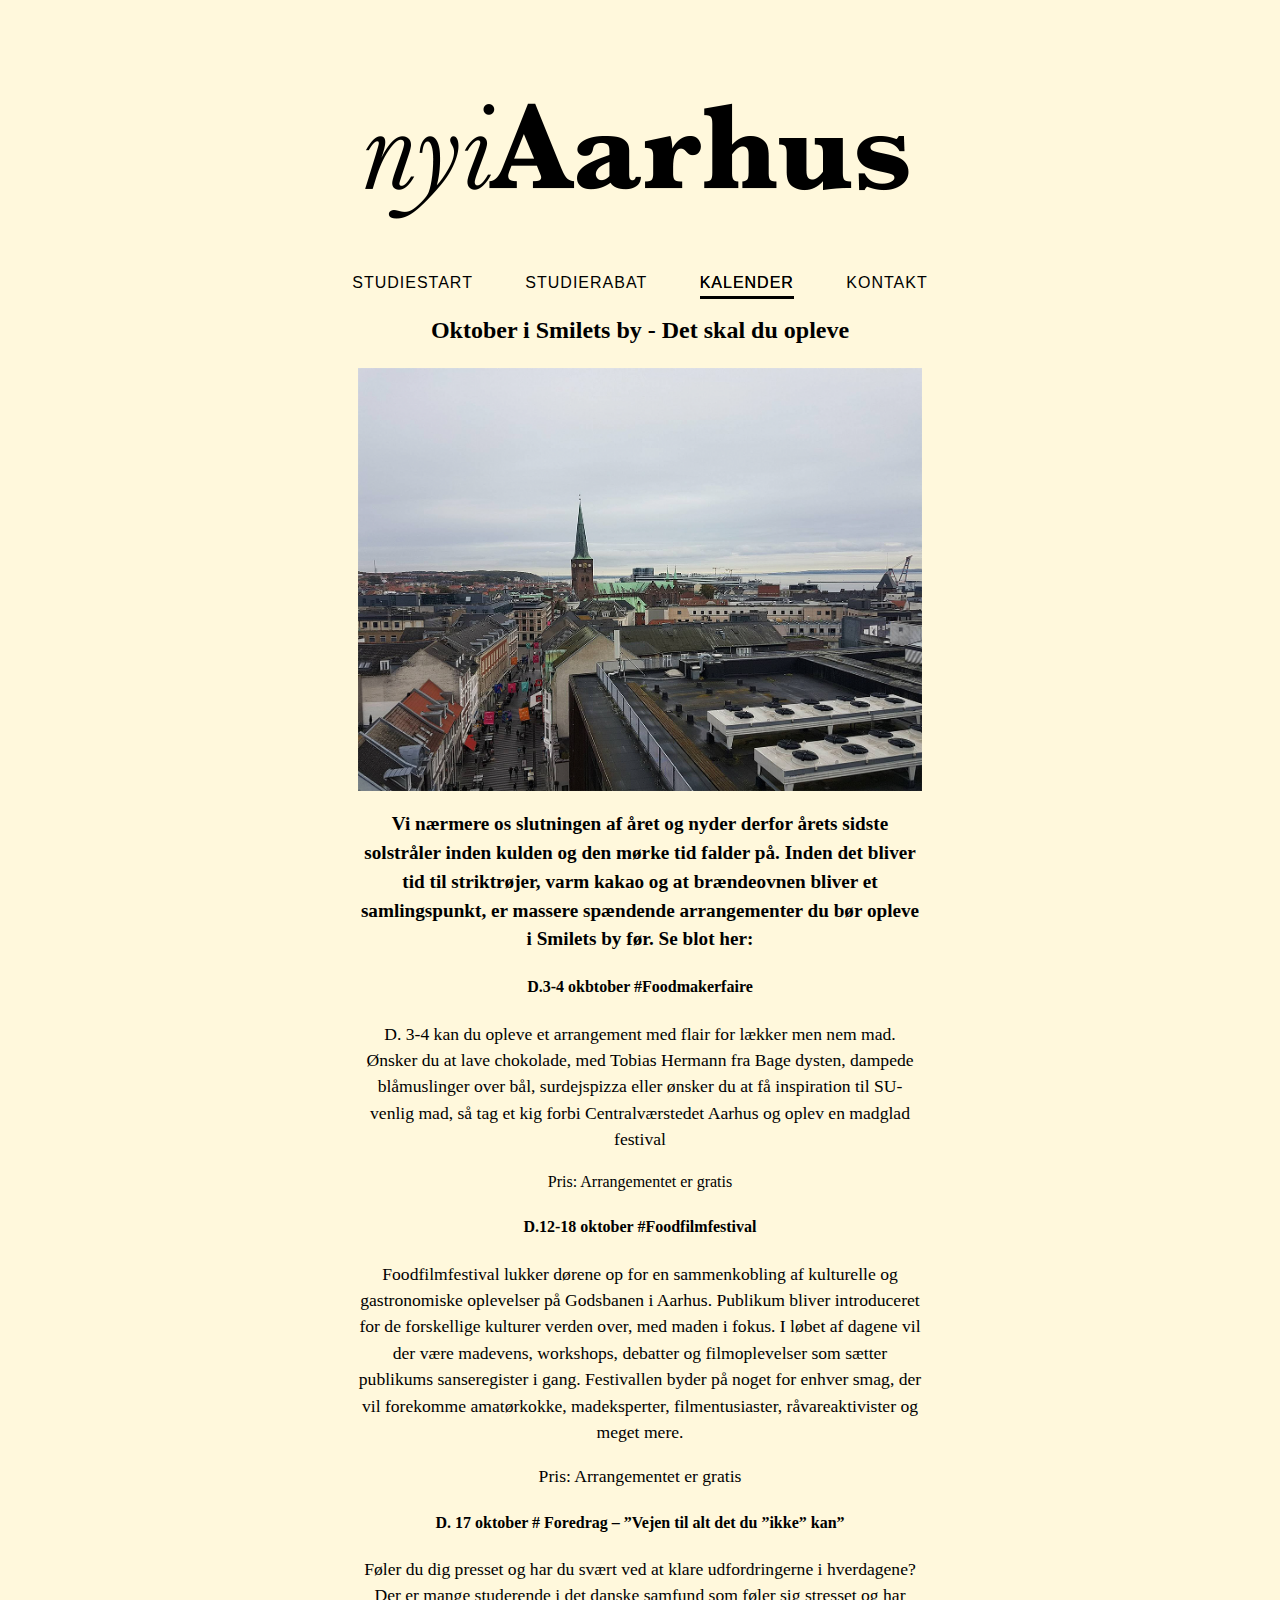
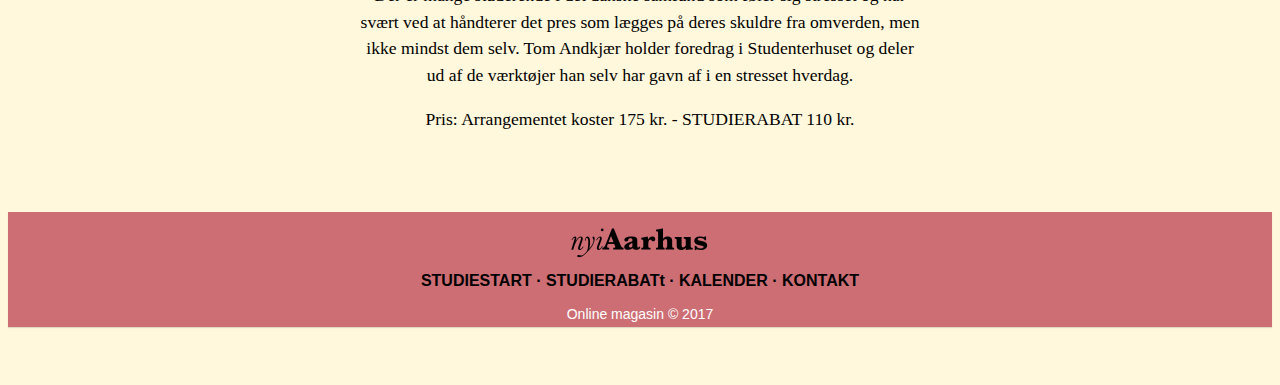
==== case2/kalender.html @ 3f66ef34 "case2" ====
<!DOCTYPE html>
<html lang="da">

<head>
   <meta charset="utf-8">
    <meta name="viewport" content="width=device-width, intiale-scale=1.0">
    <title>nyiAarhus</title>
    <link rel="stylesheet" type="text/css" href="css/style.css"> 
    <meta name="description" content="Studiestart, Studieliv, Aarhus, ny, rabat, studierabat, gode råd, spar penge, gratis arrangementer, billigt, oktober">
</head>

<body>
    <header>

        <a href="index.html">
        <img class="logo" src="images/nyiaarhuslogo.png">
        </a>
        <nav>
            <ul class="snip1135">
                <li><a href="studiestart.html" data-hover="Studiestart">Studiestart</a></li>
                <li><a href="studierabat.html" data-hover="Studierabat">Studierabat</a></li>
                <li class="current"><a href="kalender.html" data-hover="Kalender">Kalender</a></li>
                <li><a href="kontakt.html" data-hover="Kontakt">Kontakt</a></li>
            </ul>
        </nav>
    </header>
    <div class="artikler">
        <h2>Oktober i Smilets by - Det skal du opleve</h2>
        <img class="billederartikler" src="images/sev%C3%A6rdigheder.png">

        <p class="resume">Vi nærmere os slutningen af året og nyder derfor årets sidste solstråler inden kulden og den mørke tid falder på. Inden det bliver tid til striktrøjer, varm kakao og at brændeovnen bliver et samlingspunkt, er massere spændende arrangementer du bør opleve i Smilets by før. Se blot her:
        </p>

        <h4>D.3-4 okbtober #Foodmakerfaire</h4>

        <p class="tekst">D. 3-4 kan du opleve et arrangement med flair for lækker men nem mad. Ønsker du at lave chokolade, med Tobias Hermann fra Bage dysten, dampede blåmuslinger over bål, surdejspizza eller ønsker du at få inspiration til SU-venlig mad, så tag et kig forbi Centralværstedet Aarhus og oplev en madglad festival
        </p>
        <p>Pris: Arrangementet er gratis</p>

        <h4>D.12-18 oktober #Foodfilmfestival</h4>
        <p class="tekst">Foodfilmfestival lukker dørene op for en sammenkobling af kulturelle og gastronomiske oplevelser på Godsbanen i Aarhus. Publikum bliver introduceret for de forskellige kulturer verden over, med maden i fokus. I løbet af dagene vil der være madevens, workshops, debatter og filmoplevelser som sætter publikums sanseregister i gang. Festivallen byder på noget for enhver smag, der vil forekomme amatørkokke, madeksperter, filmentusiaster, råvareaktivister og meget mere.
        </p>
        <p class="tekst">Pris: Arrangementet er gratis</p>

        <h4>D. 17 oktober # Foredrag – ”Vejen til alt det du ”ikke” kan”</h4>
        <p class="tekst">Føler du dig presset og har du svært ved at klare udfordringerne i hverdagene? Der er mange studerende i det danske samfund som føler sig stresset og har svært ved at håndterer det pres som lægges på deres skuldre fra omverden, men ikke mindst dem selv. Tom Andkjær holder foredrag i Studenterhuset og deler ud af de værktøjer han selv har gavn af i en stresset hverdag.
        </p>
        <p class="tekst">Pris: Arrangementet koster 175 kr. - STUDIERABAT 110 kr.</p>
        
    </div>
    
    
     <footer class="footer-distributed">
        
			<div class="footer-left">

                
               
				<img class="aarhusfooter" src="images/nyiaarhuslogo.png"> 

				<p class="footer-links">
					<a href="studiestart.html">STUDIESTART</a>
					·
					<a href="studierabat.html">STUDIERABATt</a>
					·
					<a href="kalender.html">KALENDER</a>
					·
					<a href="kontakt.html">KONTAKT</a>
					
					
				</p>

				<p class="footer-company-name">Online magasin &copy; 2017</p>

				<div class="footer-icons">

				

				</div>

			</div>
		</footer>
    
    
</body>

</html>
---- case2/css/style.css ----
* {
    box-sizing: border-box;
}

@media(max-width:#) {
    nav {
        width: 100%;
    }
}

@media(min-width:#) and (max-width:#) {}

.logo {
    display: block;
    margin-left: auto;
    margin-right: auto;
}



@import url(https://fonts.googleapis.com/css?family=Raleway:400,500,800);
.snip1135 {
    font-family: 'Raleway', Arial, sans-serif;
    text-align: center;
    text-transform: uppercase;
    font-weight: 500;
}

.snip1135 * {
    box-sizing: border-box;
}

.snip1135 li {
    display: inline-block;
    list-style: outside none none;
    margin: 0 1.5em;
    padding: 0;
}

.snip1135 a {
    padding: 0.5em 0;
    color: black;
    position: relative;
    letter-spacing: 1px;
    text-decoration: none;
}

.snip1135 a:before,
.snip1135 a:after {
    position: absolute;
    -webkit-transition: all 0.35s ease;
    transition: all 0.35s ease;
}

.snip1135 a:before {
    bottom: 0;
    display: block;
    height: 3px;
    width: 0%;
    content: "";
    background-color: #000000;
}

.snip1135 a:after {
    left: 0;
    top: 0;
    padding: 0.5em 0;
    position: absolute;
    content: attr(data-hover);
    color: black;
    white-space: nowrap;
    max-width: 0%;
    overflow: hidden;
}

.snip1135 a:hover:before,
.snip1135 .current a:before {
    opacity: 1;
    width: 100%;
}

.snip1135 a:hover:after,
.snip1135 .current a:after {
    max-width: 100%;
}

/* Demo purposes only */

body {

    padding: 50px 0;
    background-color: cornsilk;
}

.snip1135 {
    padding: 0;
}

.aarhus {
    display: block;
    margin-right: auto;
    margin-left: auto;
    width: 70%
}

.artikler {
    margin: 0 350px;
    text-align: center;
    line-height: 1.5;
}

.resume {
    font-weight: bold;
    font-size: 1.2em;
}

.billederartikler {
    display: block;
    margin-right: auto;
    margin-left: auto;
    width: 100%
}

.tekst {
    font-size: 1.1em;
}




@import url(https://fonts.googleapis.com/css?family=Montserrat);
@import url(https://fonts.googleapis.com/css?family=Muli);
.snip1534 {
    font-family: 'Muli', sans-serif;
    position: relative;
    display: inline-block;
    overflow: hidden;
    margin: 10px 5px;
    min-width: 230px;
    max-width: 315px;
    width: 100%;
    color: #ffffff;
    text-align: left;
    font-size: 16px;
    background-color: #000000;
}

.snip1534 * {
    -webkit-box-sizing: border-box;
    box-sizing: border-box;
    -webkit-transition: all 0.45s ease;
    transition: all 0.45s ease;
}

.snip1534 img {
    vertical-align: top;
    max-width: 100%;
    backface-visibility: hidden;
    -webkit-filter: grayscale(100%);
    filter: grayscale(100%);
    opacity: 0.75;
}

.snip1534 figcaption {
    z-index: 1;
    align-items: center;
    position: absolute;
    width: 100%;
    top: 0;
    display: flex;
    flex-direction: column;
    justify-content: center;
    background-color: rgba(195, 86, 97, 0.85);
    background-image: -webkit-linear-gradient(left, rgba(0, 0, 0, 0.2) 0%, transparent 100%);
    background-image: linear-gradient(to right, rgba(0, 0, 0, 0.2) 0%, transparent 100%);
    padding: 20px;
}

.snip1534 figcaption:before {
    content: '';
    width: 20px;
    height: 20px;
    background-color: #fff;
    bottom: 0;
    left: 50%;
    -webkit-transform: translate(-50%, 50%) rotate(45deg);
    transform: translate(-50%, 50%) rotate(45deg);
    position: absolute;
}

.snip1534 h3,
.snip1534 h5 {
    margin: 0;
    letter-spacing: 1px;
}

.snip1534 h3 {
    font-family: 'Montserrat', sans-serif;
    text-transform: uppercase;
    font-weight: 400;
}

.snip1534 h5 {
    font-weight: normal;
}

.snip1534 a {
    position: absolute;
    top: 0;
    bottom: 0;
    left: 0;
    right: 0;
    z-index: 1;
}

.snip1534:hover > img,
.snip1534.hover > img {
    opacity: 1;
    -webkit-filter: grayscale(0%);
    filter: grayscale(0%);
}


/* Demo purposes only */

body {
    text-align: center;
}






.footer-distributed {
    background-color: rgba(195, 86, 97, 0.85);
    box-shadow: 0 1px 1px 0 rgba(0, 0, 0, 0.12);
    box-sizing: border-box;
    width: 100%;
    font: bold 16px sans-serif;
    text-align: center;

    padding: 5px 5px 5px;
    margin-top: 80px;
    overflow: hidden;
}

/* Footer left */

/* The company logo */

.footer-distributed h3 {
    color: #ffffff;
    font: normal 36px 'Cookie', cursive;
    margin: 0 0 10px;
}

.footer-distributed h3 span {
    color: #5383d3;
}

/* Footer links */

.footer-distributed .footer-links {
    color: whi;
    margin: 0 0 10px;
    padding: 0;
}

.footer-distributed .footer-links a {
    display: inline-block;
    line-height: 1.8;
    text-decoration: none;
    color: inherit;
}

.footer-distributed .footer-company-name {
    color: white;
    font-size: 14px;
    font-weight: normal;
    margin: 0;
}

/* Footer social icons */

/* If you don't want the footer to be responsive, remove these media queries */

@media (max-width: 1000px) {

    .footer-distributed {
        font: bold 14px sans-serif;
    }

    .footer-distributed .footer-company-name {
        font-size: 12px;
    }

    .footer-distributed form input,
    .footer-distributed form textarea {
        width: 250px;
    }

    .footer-distributed form button {
        padding: 10px 35px;
    }

        .footer-distributed {
            padding: 30px;
        }

        .footer-distributed .footer-left,
        .footer-distributed .footer-right {
            float: none;
            max-width: 300px;

        }

        .footer-distributed .footer-left {
            margin-bottom: 40px;
        }

        .footer-distributed form {
            margin-top: 30px;
        }

        .footer-distributed form {
            display: block;
        }

        .footer-distributed form button {
            float: none;
        }
    }

    .aarhusfooter {
        width:200px;
        display: block;
        margin-left: auto;
        margin-right: auto;

    }
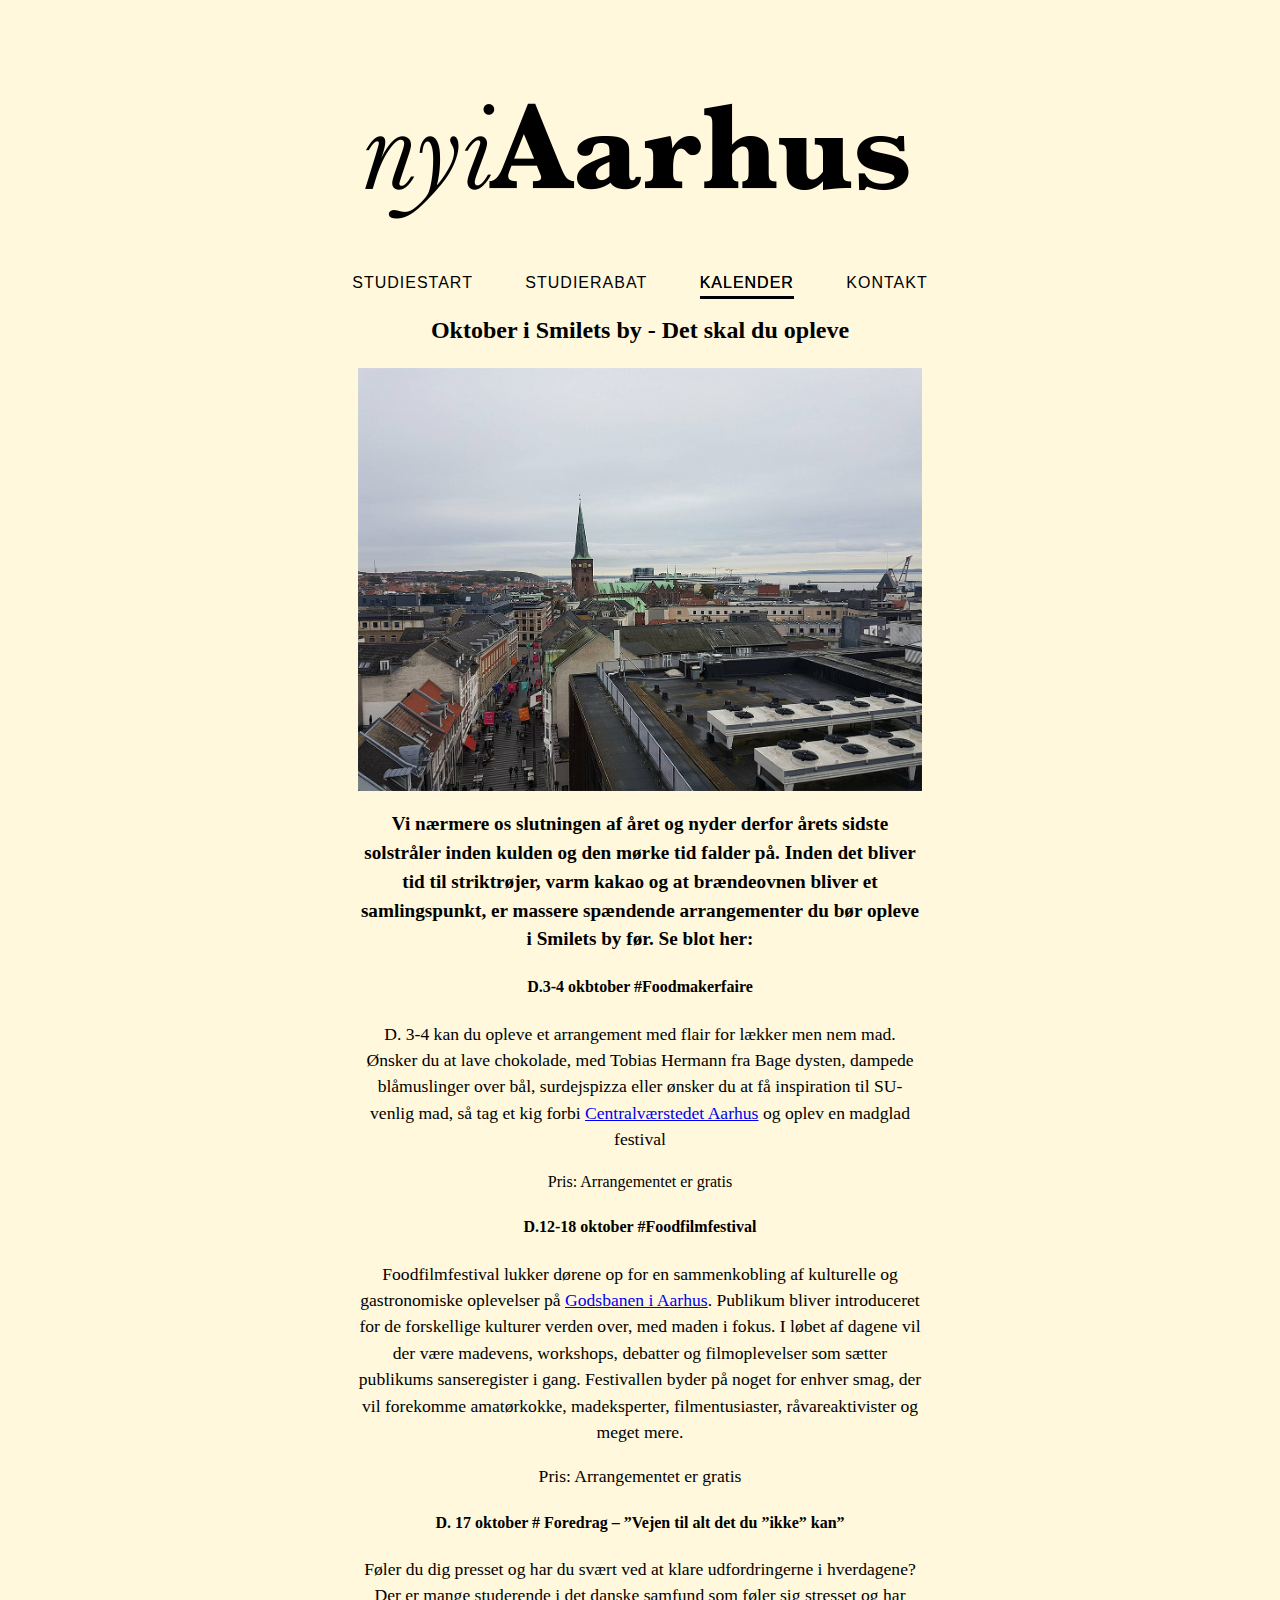
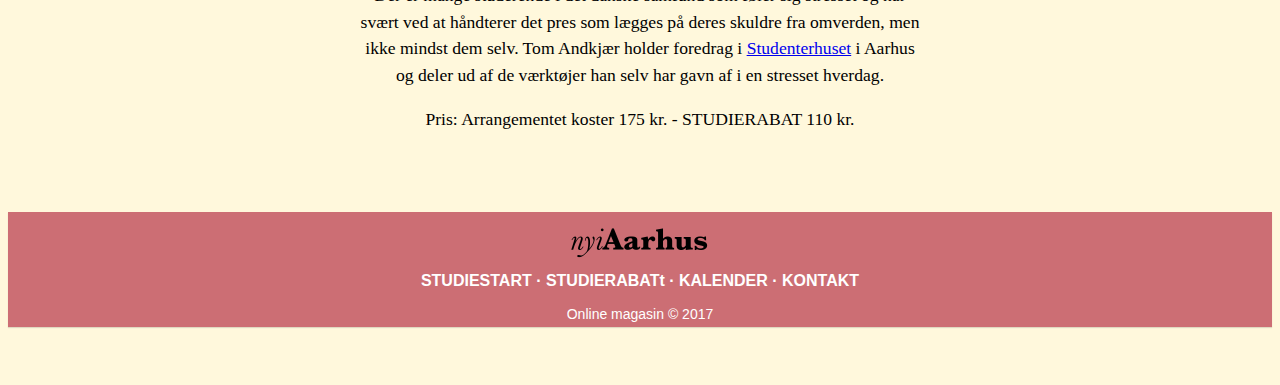
==== commit d501c776: "hakunamatata" ====
--- a/case2/kalender.html
+++ b/case2/kalender.html
@@ -2,10 +2,10 @@
 <html lang="da">
 
 <head>
-   <meta charset="utf-8">
+    <meta charset="utf-8">
     <meta name="viewport" content="width=device-width, intiale-scale=1.0">
     <title>nyiAarhus</title>
-    <link rel="stylesheet" type="text/css" href="css/style.css"> 
+    <link rel="stylesheet" type="text/css" href="css/style.css">
     <meta name="description" content="Studiestart, Studieliv, Aarhus, ny, rabat, studierabat, gode råd, spar penge, gratis arrangementer, billigt, oktober">
 </head>
 
@@ -13,75 +13,76 @@
     <header>
 
         <a href="index.html">
-        <img class="logo" src="images/nyiaarhuslogo.png">
+        <img class="logo" src="images/nyiaarhuslogo.png" alt="aarhuslogo"/>
         </a>
-        <nav>
-            <ul class="snip1135">
-                <li><a href="studiestart.html" data-hover="Studiestart">Studiestart</a></li>
-                <li><a href="studierabat.html" data-hover="Studierabat">Studierabat</a></li>
-                <li class="current"><a href="kalender.html" data-hover="Kalender">Kalender</a></li>
-                <li><a href="kontakt.html" data-hover="Kontakt">Kontakt</a></li>
-            </ul>
-        </nav>
+
     </header>
+    <nav>
+        <ul class="snip1135">
+            <li><a href="studiestart.html" data-hover="Studiestart">Studiestart</a></li>
+            <li><a href="studierabat.html" data-hover="Studierabat">Studierabat</a></li>
+            <li class="current"><a href="kalender.html" data-hover="Kalender">Kalender</a></li>
+            <li><a href="kontakt.html" data-hover="Kontakt">Kontakt</a></li>
+        </ul>
+    </nav>
     <div class="artikler">
         <h2>Oktober i Smilets by - Det skal du opleve</h2>
-        <img class="billederartikler" src="images/sev%C3%A6rdigheder.png">
+        <img class="billederartikler" src="images/sev%C3%A6rdigheder.png" alt="seværdigheder" />
 
         <p class="resume">Vi nærmere os slutningen af året og nyder derfor årets sidste solstråler inden kulden og den mørke tid falder på. Inden det bliver tid til striktrøjer, varm kakao og at brændeovnen bliver et samlingspunkt, er massere spændende arrangementer du bør opleve i Smilets by før. Se blot her:
         </p>
 
         <h4>D.3-4 okbtober #Foodmakerfaire</h4>
 
-        <p class="tekst">D. 3-4 kan du opleve et arrangement med flair for lækker men nem mad. Ønsker du at lave chokolade, med Tobias Hermann fra Bage dysten, dampede blåmuslinger over bål, surdejspizza eller ønsker du at få inspiration til SU-venlig mad, så tag et kig forbi Centralværstedet Aarhus og oplev en madglad festival
+        <p class="tekst">D. 3-4 kan du opleve et arrangement med flair for lækker men nem mad. Ønsker du at lave chokolade, med Tobias Hermann fra Bage dysten, dampede blåmuslinger over bål, surdejspizza eller ønsker du at få inspiration til SU-venlig mad, så tag et kig forbi <a href="http://www.centralvaerkstedet.dk/">Centralværstedet Aarhus</a> og oplev en madglad festival
         </p>
         <p>Pris: Arrangementet er gratis</p>
 
+
         <h4>D.12-18 oktober #Foodfilmfestival</h4>
-        <p class="tekst">Foodfilmfestival lukker dørene op for en sammenkobling af kulturelle og gastronomiske oplevelser på Godsbanen i Aarhus. Publikum bliver introduceret for de forskellige kulturer verden over, med maden i fokus. I løbet af dagene vil der være madevens, workshops, debatter og filmoplevelser som sætter publikums sanseregister i gang. Festivallen byder på noget for enhver smag, der vil forekomme amatørkokke, madeksperter, filmentusiaster, råvareaktivister og meget mere.
+        <p class="tekst">Foodfilmfestival lukker dørene op for en sammenkobling af kulturelle og gastronomiske oplevelser på <a href="http://godsbanen.dk/">Godsbanen i Aarhus</a>. Publikum bliver introduceret for de forskellige kulturer verden over, med maden i fokus. I løbet af dagene vil der være madevens, workshops, debatter og filmoplevelser som sætter publikums sanseregister i gang. Festivallen byder på noget for enhver smag, der vil forekomme amatørkokke, madeksperter, filmentusiaster, råvareaktivister og meget mere.
         </p>
         <p class="tekst">Pris: Arrangementet er gratis</p>
 
+
         <h4>D. 17 oktober # Foredrag – ”Vejen til alt det du ”ikke” kan”</h4>
-        <p class="tekst">Føler du dig presset og har du svært ved at klare udfordringerne i hverdagene? Der er mange studerende i det danske samfund som føler sig stresset og har svært ved at håndterer det pres som lægges på deres skuldre fra omverden, men ikke mindst dem selv. Tom Andkjær holder foredrag i Studenterhuset og deler ud af de værktøjer han selv har gavn af i en stresset hverdag.
+        <p class="tekst">Føler du dig presset og har du svært ved at klare udfordringerne i hverdagene? Der er mange studerende i det danske samfund som føler sig stresset og har svært ved at håndterer det pres som lægges på deres skuldre fra omverden, men ikke mindst dem selv. Tom Andkjær holder foredrag i
+            <a href="https://www.studenterhusaarhus.dk/">Studenterhuset</a> i Aarhus og deler ud af de værktøjer han selv har gavn af i en stresset hverdag.
         </p>
         <p class="tekst">Pris: Arrangementet koster 175 kr. - STUDIERABAT 110 kr.</p>
-        
+
     </div>
-    
-    
-     <footer class="footer-distributed">
-        
-			<div class="footer-left">
 
-                
-               
-				<img class="aarhusfooter" src="images/nyiaarhuslogo.png"> 
 
-				<p class="footer-links">
-					<a href="studiestart.html">STUDIESTART</a>
-					·
-					<a href="studierabat.html">STUDIERABATt</a>
-					·
-					<a href="kalender.html">KALENDER</a>
-					·
-					<a href="kontakt.html">KONTAKT</a>
-					
-					
-				</p>
+    <footer class="footer-distributed">
 
-				<p class="footer-company-name">Online magasin &copy; 2017</p>
+        <div class="footer-left">
 
-				<div class="footer-icons">
 
-				
 
-				</div>
+            <img class="aarhusfooter" src="images/nyiaarhuslogo.png" alt="aarhuslogo" />
 
-			</div>
-		</footer>
-    
-    
+            <p class="footer-links">
+                <a href="studiestart.html">STUDIESTART</a> ·
+                <a href="studierabat.html">STUDIERABATt</a> ·
+                <a href="kalender.html">KALENDER</a> ·
+                <a href="kontakt.html">KONTAKT</a>
+
+
+            </p>
+
+            <p class="footer-company-name">Online magasin &copy; 2017</p>
+
+            <div class="footer-icons">
+
+
+
+            </div>
+
+        </div>
+    </footer>
+
+
 </body>
 
 </html>
--- a/case2/css/style.css
+++ b/case2/css/style.css
@@ -2,13 +2,6 @@
     box-sizing: border-box;
 }
 
-@media(max-width:#) {
-    nav {
-        width: 100%;
-    }
-}
-
-@media(min-width:#) and (max-width:#) {}
 
 .logo {
     display: block;
@@ -16,9 +9,6 @@
     margin-right: auto;
 }
 
-
-
-@import url(https://fonts.googleapis.com/css?family=Raleway:400,500,800);
 .snip1135 {
     font-family: 'Raleway', Arial, sans-serif;
     text-align: center;
@@ -100,7 +90,7 @@
     display: block;
     margin-right: auto;
     margin-left: auto;
-    width: 70%
+    width: 78%
 }
 
 .artikler {
@@ -118,7 +108,7 @@
     display: block;
     margin-right: auto;
     margin-left: auto;
-    width: 100%
+    width:100%
 }
 
 .tekst {
@@ -128,8 +118,7 @@
 
 
 
-@import url(https://fonts.googleapis.com/css?family=Montserrat);
-@import url(https://fonts.googleapis.com/css?family=Muli);
+
 .snip1534 {
     font-family: 'Muli', sans-serif;
     position: relative;
@@ -262,7 +251,7 @@
 /* Footer links */
 
 .footer-distributed .footer-links {
-    color: whi;
+    color: white;
     margin: 0 0 10px;
     padding: 0;
 }
